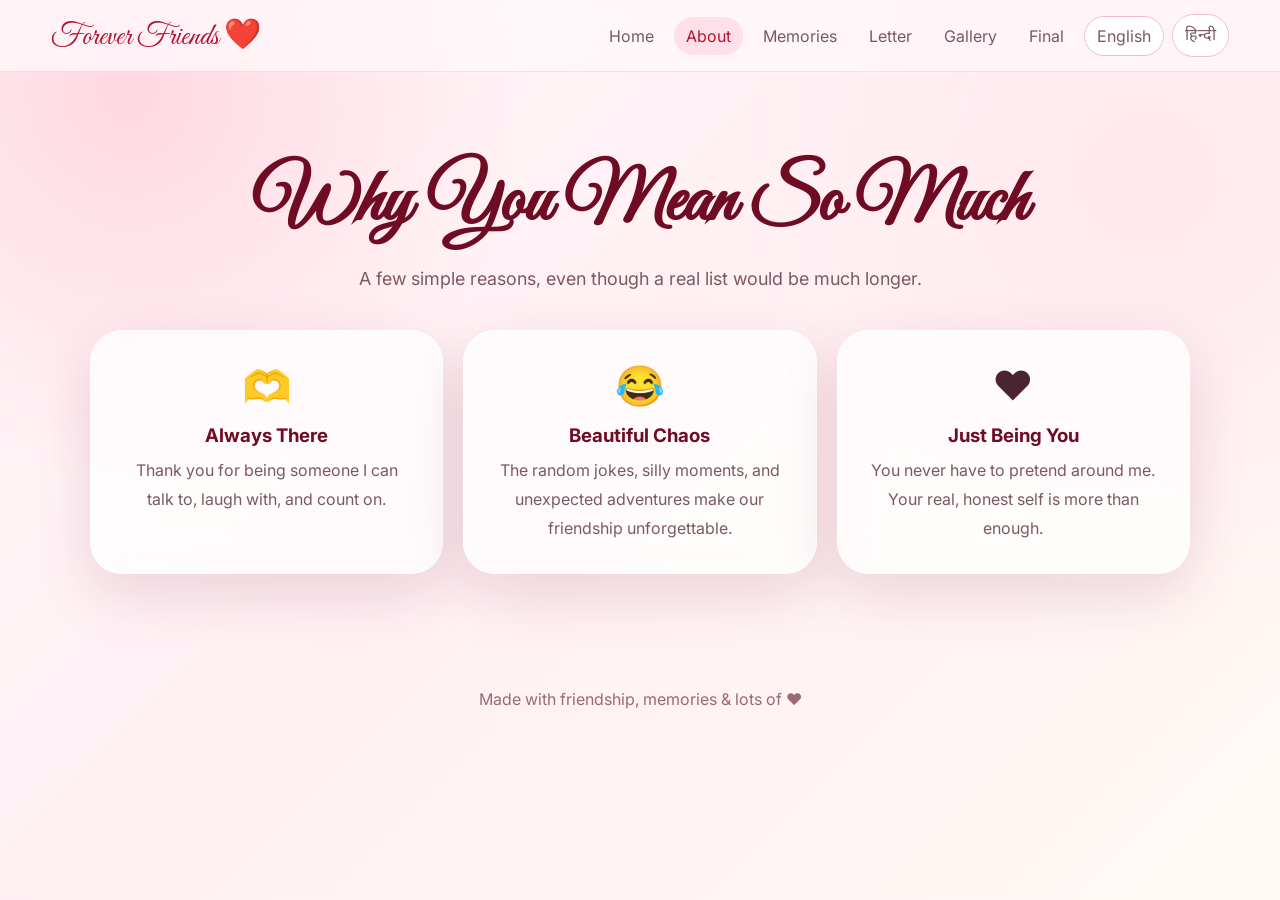
==== about.html @ a4ab6e3f "Add files via upload" ====
<!DOCTYPE html>
<html lang="en">
<head>
<meta charset="UTF-8">
<meta name="viewport" content="width=device-width, initial-scale=1.0">
<meta name="description" content="A heartfelt multi-page friendship website.">
<title>About Our Friendship ❤️</title>
<link rel="stylesheet" href="style.css">
</head>
<body>
<div class="hearts"></div>

<nav class="nav">
  <a class="logo" href="index.html">Forever Friends ❤️</a>
  <div class="navlinks">
    <a class="" href="index.html" data-i18n="nav_home">Home</a>
    <a class="active" href="about.html" data-i18n="nav_about">About</a>
    <a class="" href="memories.html" data-i18n="nav_memories">Memories</a>
    <a class="" href="letter.html" data-i18n="nav_letter">Letter</a>
    <a class="" href="gallery.html" data-i18n="nav_gallery">Gallery</a>
    <a class="" href="final.html" data-i18n="nav_final">Final</a>
    <button class="lang" data-lang="en">English</button>
    <button class="lang" data-lang="hi">हिन्दी</button>
  </div>
</nav>
<main class="reveal">
<section class="section center">
 <h2 data-i18n="about_title">Why You Mean So Much</h2>
 <p class="lead" data-i18n="about_sub">A few simple reasons, even though a real list would be much longer.</p>
 <div class="grid">
  <article class="card"><div class="icon">🫶</div><h3 data-i18n="about_1">Always There</h3><p data-i18n="about_1p">Thank you for being someone I can talk to, laugh with, and count on.</p></article>
  <article class="card"><div class="icon">😂</div><h3 data-i18n="about_2">Beautiful Chaos</h3><p data-i18n="about_2p">The random jokes, silly moments, and unexpected adventures make our friendship unforgettable.</p></article>
  <article class="card"><div class="icon">❤️</div><h3 data-i18n="about_3">Just Being You</h3><p data-i18n="about_3p">You never have to pretend around me. Your real, honest self is more than enough.</p></article>
 </div>
</section>
</main>
<footer data-i18n="footer">Made with friendship, memories & lots of ❤️</footer>
<script src="script.js"></script>
</body>
</html>
---- style.css ----
@import url('https://fonts.googleapis.com/css2?family=Great+Vibes&family=Inter:wght@400;500;600;700&family=Noto+Sans+Devanagari:wght@400;500;600;700&display=swap');

:root{
  --red:#b51232;
  --deep:#700b24;
  --pink:#ffd9e3;
  --rose:#f28aa5;
  --cream:#fff8fa;
  --text:#4a2430;
  --muted:#7b5963;
  --white:rgba(255,255,255,.72);
  --shadow:0 20px 60px rgba(117,15,43,.14);
}
*{box-sizing:border-box;margin:0;padding:0}
html{scroll-behavior:smooth}
body{
  font-family:Inter,"Noto Sans Devanagari",sans-serif;color:var(--text);
  background:
   radial-gradient(circle at 10% 10%,#ffd8e2 0,transparent 28%),
   radial-gradient(circle at 90% 20%,#ffe8ee 0,transparent 30%),
   linear-gradient(135deg,#fff7f9,#fff0f4 45%,#fff9f5);
  min-height:100vh;overflow-x:hidden;
}
body.hi{font-family:"Noto Sans Devanagari",Inter,sans-serif}
a{text-decoration:none;color:inherit}
.nav{
  position:fixed;top:0;left:0;right:0;z-index:20;
  display:flex;align-items:center;justify-content:space-between;gap:18px;
  padding:14px clamp(16px,4vw,55px);
  background:rgba(255,248,250,.78);backdrop-filter:blur(16px);
  border-bottom:1px solid rgba(181,18,50,.1)
}
.logo{font-family:"Great Vibes",cursive;font-size:30px;color:var(--red);white-space:nowrap}
.navlinks{display:flex;gap:8px;align-items:center;flex-wrap:wrap;justify-content:flex-end}
.navlinks a,.lang{
  border:0;background:transparent;padding:9px 12px;border-radius:22px;
  color:var(--muted);font-weight:600;cursor:pointer;font:inherit
}
.navlinks a:hover,.navlinks a.active,.lang:hover{background:#ffe0e8;color:var(--red)}
.lang{background:#fff;border:1px solid #f4bdca}
main{padding-top:76px}
.hero,.section{width:min(1100px,92%);margin:auto}
.hero{min-height:calc(100vh - 76px);display:grid;place-items:center;text-align:center;padding:70px 0}
.hero-card,.card,.letter{
  background:var(--white);border:1px solid rgba(255,255,255,.85);
  backdrop-filter:blur(18px);box-shadow:var(--shadow);border-radius:32px
}
.hero-card{padding:clamp(38px,7vw,80px);width:100%}
.kicker{text-transform:uppercase;letter-spacing:4px;color:var(--red);font-size:12px;font-weight:700}
h1{font-family:"Great Vibes",cursive;color:var(--deep);font-size:clamp(62px,11vw,125px);line-height:1.05;margin:18px 0}
h2{font-family:"Great Vibes",cursive;color:var(--deep);font-size:clamp(46px,7vw,75px);margin-bottom:12px}
h3{color:var(--deep);margin-bottom:9px}
.lead{max-width:760px;margin:auto;color:var(--muted);font-size:18px;line-height:1.85}
.btn{
  display:inline-flex;align-items:center;gap:8px;margin-top:28px;
  background:linear-gradient(135deg,var(--red),#e04468);color:white;
  padding:14px 23px;border-radius:30px;font-weight:700;
  box-shadow:0 12px 30px rgba(181,18,50,.2);transition:.25s
}
.btn:hover{transform:translateY(-3px);box-shadow:0 16px 35px rgba(181,18,50,.28)}
.section{padding:80px 0}
.center{text-align:center}
.grid{display:grid;grid-template-columns:repeat(3,1fr);gap:20px;margin-top:35px}
.card{padding:30px}
.icon{font-size:40px;margin-bottom:14px}
.card p,.memory p,.letter p{color:var(--muted);line-height:1.8}
.memory-grid{display:grid;grid-template-columns:repeat(2,1fr);gap:20px;margin-top:35px}
.memory{min-height:190px;padding:30px;border-radius:28px;background:linear-gradient(135deg,rgba(255,255,255,.75),rgba(255,222,231,.7));box-shadow:var(--shadow)}
.memory .date{font-size:12px;color:var(--red);font-weight:700;letter-spacing:1px;margin-bottom:10px}
.letter{max-width:800px;margin:30px auto 0;padding:clamp(28px,5vw,55px)}
.letter p{font-family:"Noto Sans Devanagari",Georgia,serif;font-size:18px;margin-bottom:18px}
.signature{text-align:right;font-family:"Great Vibes",cursive;color:var(--red);font-size:34px;margin-top:28px}
.gallery{display:grid;grid-template-columns:repeat(3,1fr);gap:18px;margin-top:35px}
.photo{
  min-height:230px;border-radius:28px;display:grid;place-items:center;text-align:center;
  padding:20px;background:linear-gradient(145deg,#ffe1e9,#fff,#ffd1dd);
  border:1px solid white;box-shadow:var(--shadow);font-size:52px
}
.photo span{display:block;font-size:16px;font-weight:700;color:var(--deep);margin-top:8px}
footer{text-align:center;padding:35px 15px;color:#9b6876}
.hearts{position:fixed;inset:0;pointer-events:none;z-index:-1;overflow:hidden}
.heart{position:absolute;bottom:-40px;color:#e23a61;opacity:.35;animation:rise linear infinite}
@keyframes rise{to{transform:translateY(-115vh) rotate(360deg);opacity:0}}
.reveal{animation:fadeUp .7s ease both}
@keyframes fadeUp{from{opacity:0;transform:translateY(18px)}to{opacity:1;transform:none}}
@media(max-width:800px){
 .nav{align-items:flex-start}.navlinks{gap:2px}.navlinks a{display:none}.navlinks a.active{display:block}
 .grid,.gallery{grid-template-columns:1fr}.memory-grid{grid-template-columns:1fr}
 .logo{font-size:26px}.hero{padding:45px 0}.section{padding:60px 0}
}
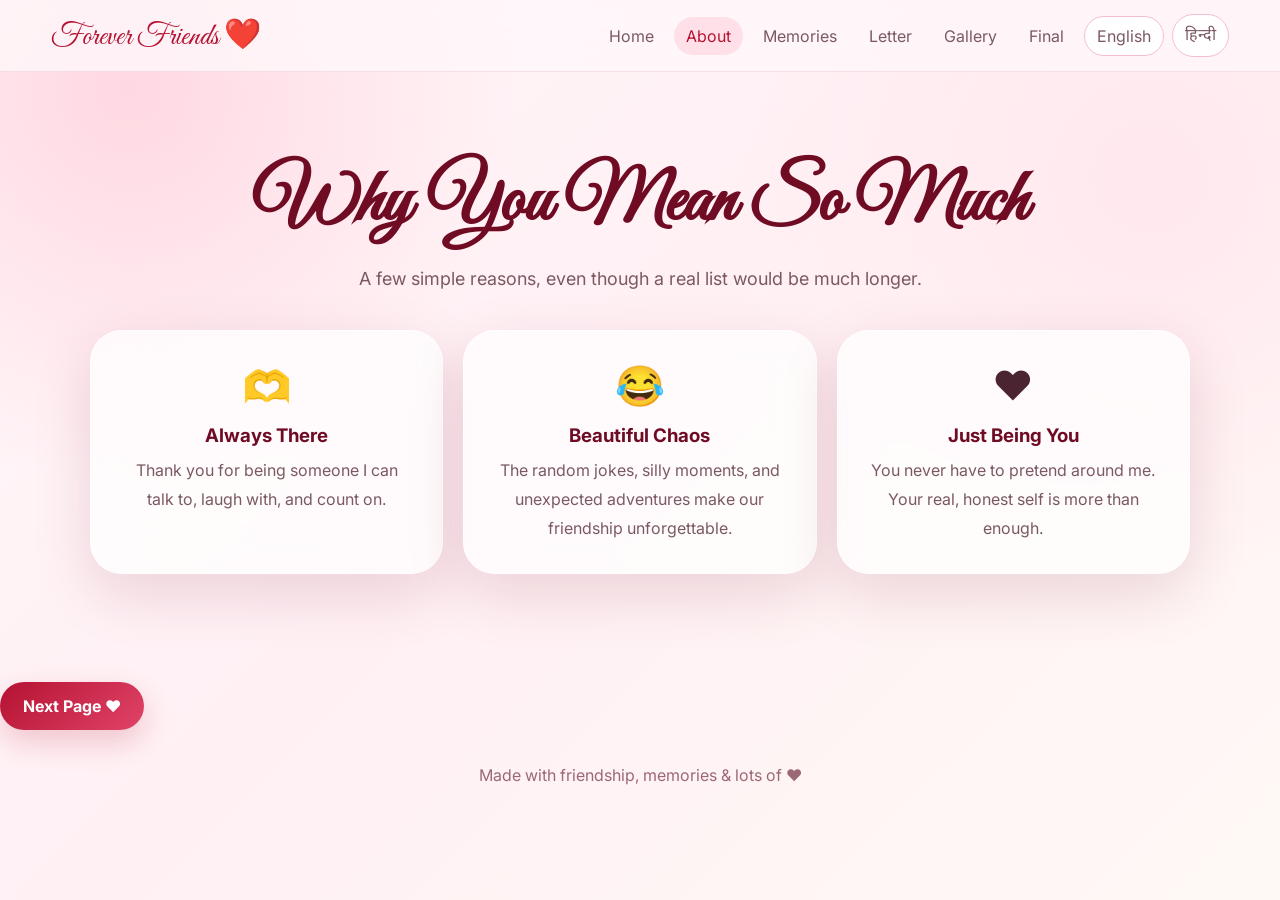
==== commit f8c65679: "Update about.html" ====
--- a/about.html
+++ b/about.html
@@ -33,8 +33,11 @@
   <article class="card"><div class="icon">❤️</div><h3 data-i18n="about_3">Just Being You</h3><p data-i18n="about_3p">You never have to pretend around me. Your real, honest self is more than enough.</p></article>
  </div>
 </section>
+<a class="btn next-btn" href="memories.html">
+  Next Page ❤️
+</a>
 </main>
 <footer data-i18n="footer">Made with friendship, memories & lots of ❤️</footer>
 <script src="script.js"></script>
 </body>
-</html>+</html>
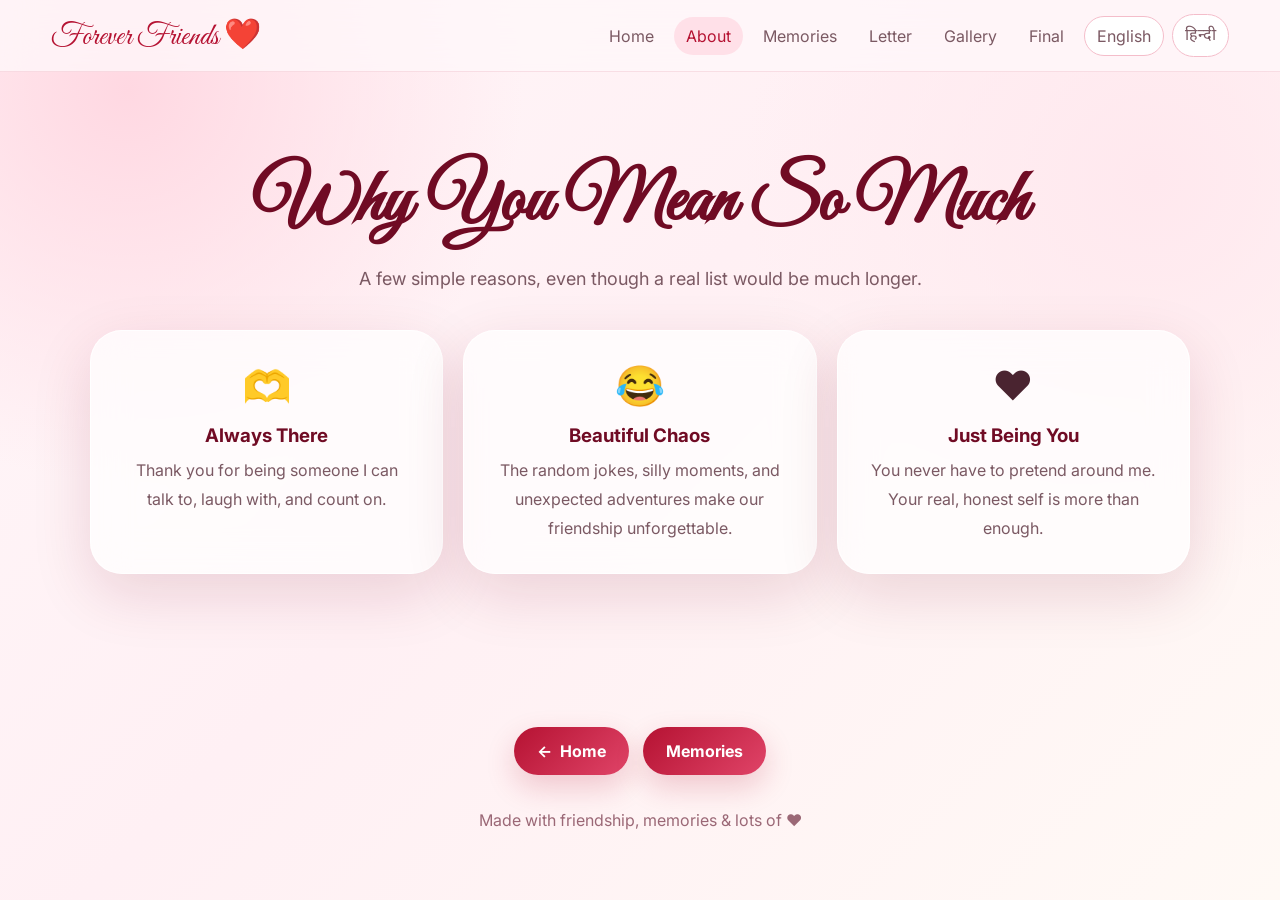
==== commit 8961832a: "Add files via upload" ====
--- a/about.html
+++ b/about.html
@@ -12,15 +12,18 @@
 
 <nav class="nav">
   <a class="logo" href="index.html">Forever Friends ❤️</a>
-  <div class="navlinks">
-    <a class="" href="index.html" data-i18n="nav_home">Home</a>
-    <a class="active" href="about.html" data-i18n="nav_about">About</a>
-    <a class="" href="memories.html" data-i18n="nav_memories">Memories</a>
-    <a class="" href="letter.html" data-i18n="nav_letter">Letter</a>
-    <a class="" href="gallery.html" data-i18n="nav_gallery">Gallery</a>
-    <a class="" href="final.html" data-i18n="nav_final">Final</a>
-    <button class="lang" data-lang="en">English</button>
-    <button class="lang" data-lang="hi">हिन्दी</button>
+  <div>
+    <button class="menu-toggle" aria-label="Open menu" onclick="toggleMenu()">☰</button>
+    <div class="navlinks">
+      <a href="index.html" data-i18n="nav_home">Home</a>
+      <a href="about.html" data-i18n="nav_about">About</a>
+      <a href="memories.html" data-i18n="nav_memories">Memories</a>
+      <a href="letter.html" data-i18n="nav_letter">Letter</a>
+      <a href="gallery.html" data-i18n="nav_gallery">Gallery</a>
+      <a href="final.html" data-i18n="nav_final">Final</a>
+      <button class="lang" data-lang="en">English</button>
+      <button class="lang" data-lang="hi">हिन्दी</button>
+    </div>
   </div>
 </nav>
 <main class="reveal">
@@ -33,11 +36,12 @@
   <article class="card"><div class="icon">❤️</div><h3 data-i18n="about_3">Just Being You</h3><p data-i18n="about_3p">You never have to pretend around me. Your real, honest self is more than enough.</p></article>
  </div>
 </section>
-<a class="btn next-btn" href="memories.html">
-  Next Page ❤️
-</a>
+<div class="page-nav">
+  <a class="btn" href="index.html">← <span data-i18n="nav_home">Back</span></a>
+  <a class="btn" href="memories.html" data-i18n="nav_memories">Next →</a>
+</div>
 </main>
 <footer data-i18n="footer">Made with friendship, memories & lots of ❤️</footer>
 <script src="script.js"></script>
 </body>
-</html>
+</html>
--- a/style.css
+++ b/style.css
@@ -33,6 +33,8 @@
 }
 .logo{font-family:"Great Vibes",cursive;font-size:30px;color:var(--red);white-space:nowrap}
 .navlinks{display:flex;gap:8px;align-items:center;flex-wrap:wrap;justify-content:flex-end}
+.menu-toggle{display:none;border:0;background:#fff0f4;color:var(--red);width:44px;height:44px;border-radius:50%;font-size:25px;cursor:pointer;box-shadow:0 8px 20px rgba(181,18,50,.12)}
+
 .navlinks a,.lang{
   border:0;background:transparent;padding:9px 12px;border-radius:22px;
   color:var(--muted);font-weight:600;cursor:pointer;font:inherit
@@ -83,9 +85,18 @@
 .heart{position:absolute;bottom:-40px;color:#e23a61;opacity:.35;animation:rise linear infinite}
 @keyframes rise{to{transform:translateY(-115vh) rotate(360deg);opacity:0}}
 .reveal{animation:fadeUp .7s ease both}
+.page-nav{display:flex;justify-content:center;gap:14px;flex-wrap:wrap;margin-top:45px}
+.click-pop{position:fixed;z-index:9999;pointer-events:none;font-size:24px;animation:clickPop .8s ease forwards}
+@keyframes clickPop{0%{opacity:0;transform:translate(-50%,-50%) scale(.3) rotate(-20deg)}25%{opacity:1}100%{opacity:0;transform:translate(-50%,-90px) scale(1.35) rotate(25deg)}}
+
 @keyframes fadeUp{from{opacity:0;transform:translateY(18px)}to{opacity:1;transform:none}}
 @media(max-width:800px){
- .nav{align-items:flex-start}.navlinks{gap:2px}.navlinks a{display:none}.navlinks a.active{display:block}
- .grid,.gallery{grid-template-columns:1fr}.memory-grid{grid-template-columns:1fr}
+ .nav{align-items:center}
+ .navlinks{display:none}
+ .navlinks.open{position:absolute;display:flex;top:68px;left:12px;right:12px;padding:14px;flex-direction:column;align-items:stretch;background:rgba(255,248,250,.97);border:1px solid #f4bdca;border-radius:22px;box-shadow:var(--shadow)}
+ .navlinks.open a{display:block;text-align:center}
+ .navlinks.open .lang{width:100%}
+ .menu-toggle{display:block}
+ .nav>div:last-child{display:flex;align-items:center;gap:8px}
  .logo{font-size:26px}.hero{padding:45px 0}.section{padding:60px 0}
 }
